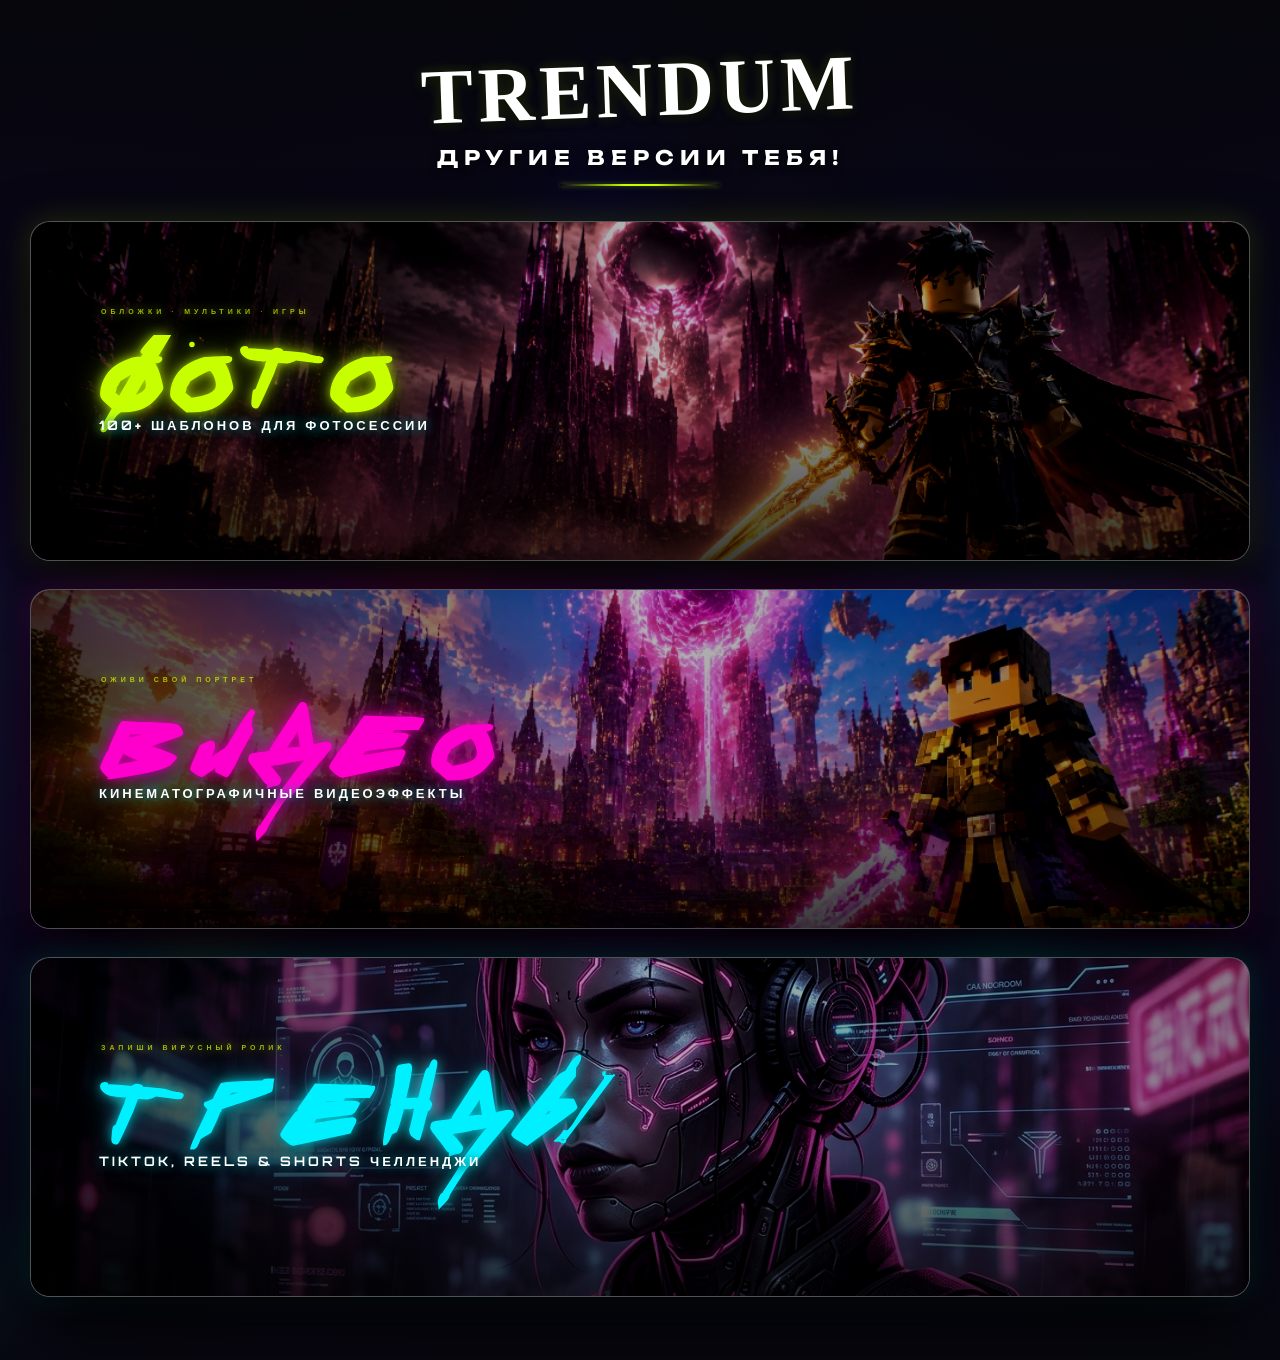
==== index.html @ 46e33402 "fix: root index redirect and clean vercel routing" ====
<!DOCTYPE html>
<html>
<head>
    <meta charset="utf-8">
    <meta http-equiv="refresh" content="0; url=/kiosk-ui/">
    <script>window.location.replace("/kiosk-ui/");</script>
</head>
<body>
    <p>Redirecting to <a href="/kiosk-ui/">TRENDUM Kiosk</a>...</p>
</body>
</html>
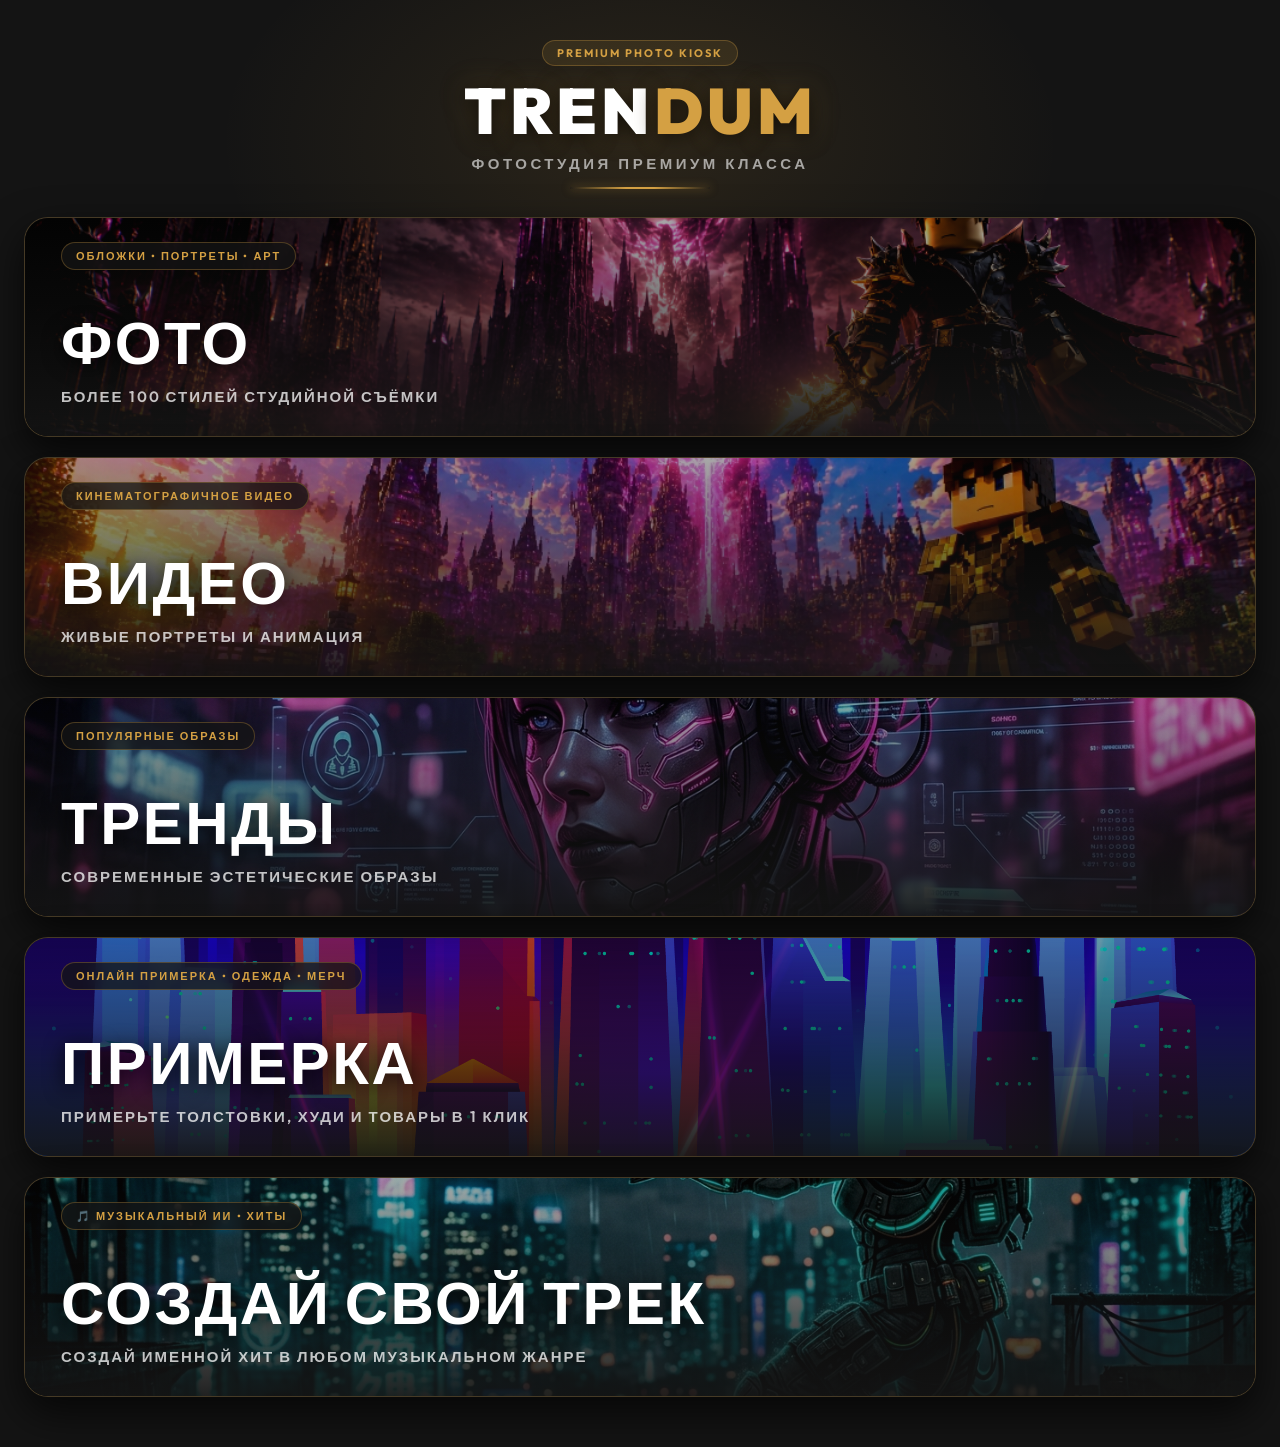
==== commit 989e0b10: "feat: completely disable Google Translate popup via notranslate and translate=no" ====
--- a/index.html
+++ b/index.html
@@ -1,7 +1,8 @@
 <!DOCTYPE html>
-<html>
+<html lang="ru" class="notranslate" translate="no">
 <head>
     <meta charset="utf-8">
+    <meta name="google" content="notranslate">
     <meta http-equiv="refresh" content="0; url=/kiosk-ui/">
     <script>window.location.replace("/kiosk-ui/");</script>
 </head>
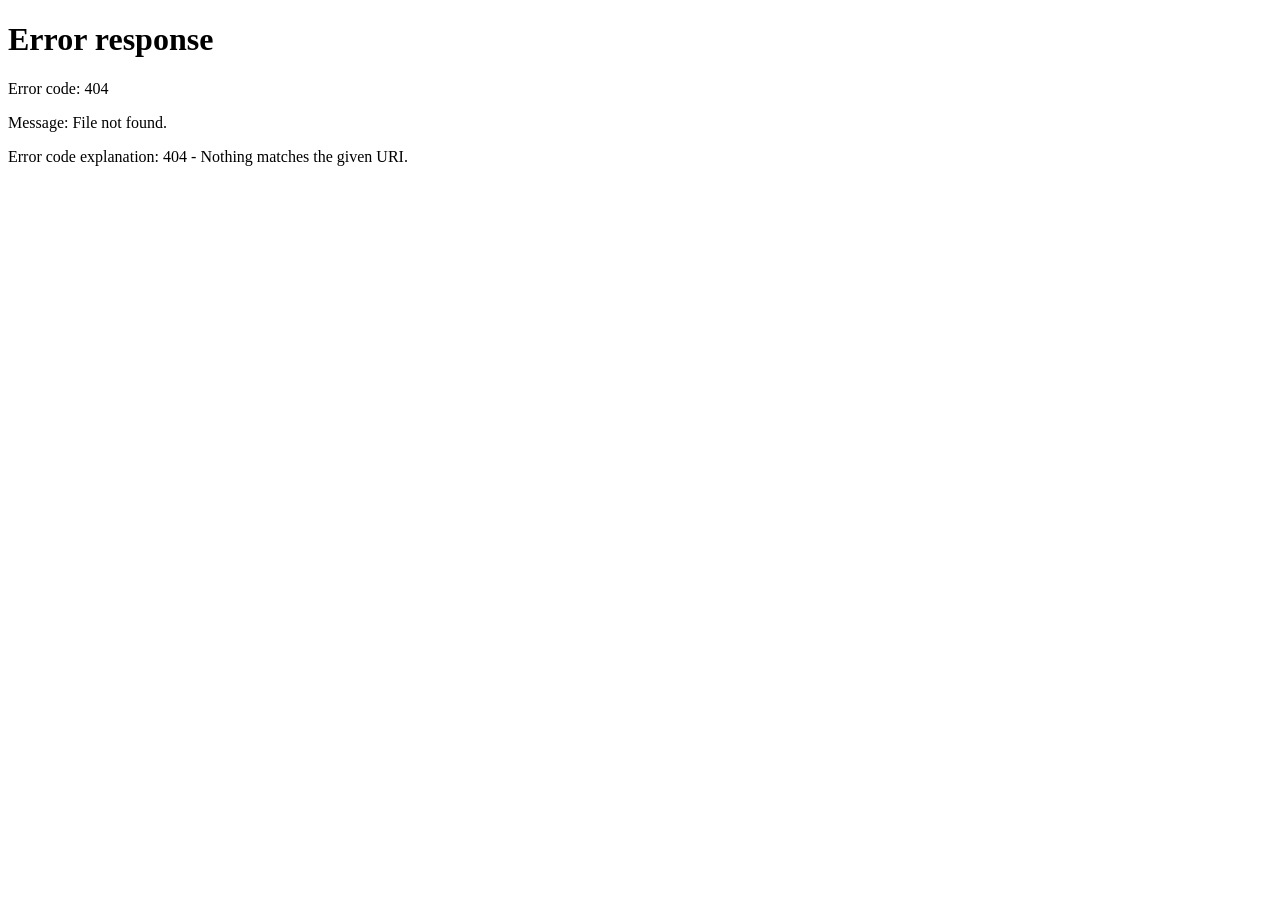
==== commit 55c4777a: "Protect kiosk terminal from unauthorized access and redirect clients to download page" ====
--- a/index.html
+++ b/index.html
@@ -3,10 +3,39 @@
 <head>
     <meta charset="utf-8">
     <meta name="google" content="notranslate">
-    <meta http-equiv="refresh" content="0; url=/kiosk-ui/">
-    <script>window.location.replace("/kiosk-ui/");</script>
+    <title>TRENDUM</title>
+    <script>
+        (function() {
+            try {
+                var urlParams = new URLSearchParams(window.location.search);
+                var kioskKey = urlParams.get('kiosk') || urlParams.get('terminal_key');
+                var storedPin = localStorage.getItem('kiosk_admin_pin') || '7799';
+
+                // Если передан секретный мастер-ключ (?kiosk=7799 или ?kiosk=active) — привязываем этот ПК навсегда
+                if (kioskKey === storedPin || kioskKey === '7799' || kioskKey === 'active' || kioskKey === 'true') {
+                    localStorage.setItem('trendum_terminal_authorized', 'true');
+                    window.location.replace('/kiosk-ui/' + window.location.search);
+                    return;
+                }
+
+                // Проверяем, авторизован ли данный компьютер как рабочий киоск
+                var isAuthorized = localStorage.getItem('trendum_terminal_authorized') === 'true';
+
+                if (isAuthorized) {
+                    window.location.replace('/kiosk-ui/' + window.location.search);
+                } else {
+                    // Клиенты с телефонов и посторонние посетители перенаправляются на страницу скачивания
+                    window.location.replace('/download');
+                }
+            } catch (e) {
+                window.location.replace('/download');
+            }
+        })();
+    </script>
 </head>
 <body>
-    <p>Redirecting to <a href="/kiosk-ui/">TRENDUM Kiosk</a>...</p>
+    <p style="font-family: sans-serif; text-align: center; margin-top: 40px; color: #888;">
+        Загрузка системы TRENDUM...
+    </p>
 </body>
 </html>
